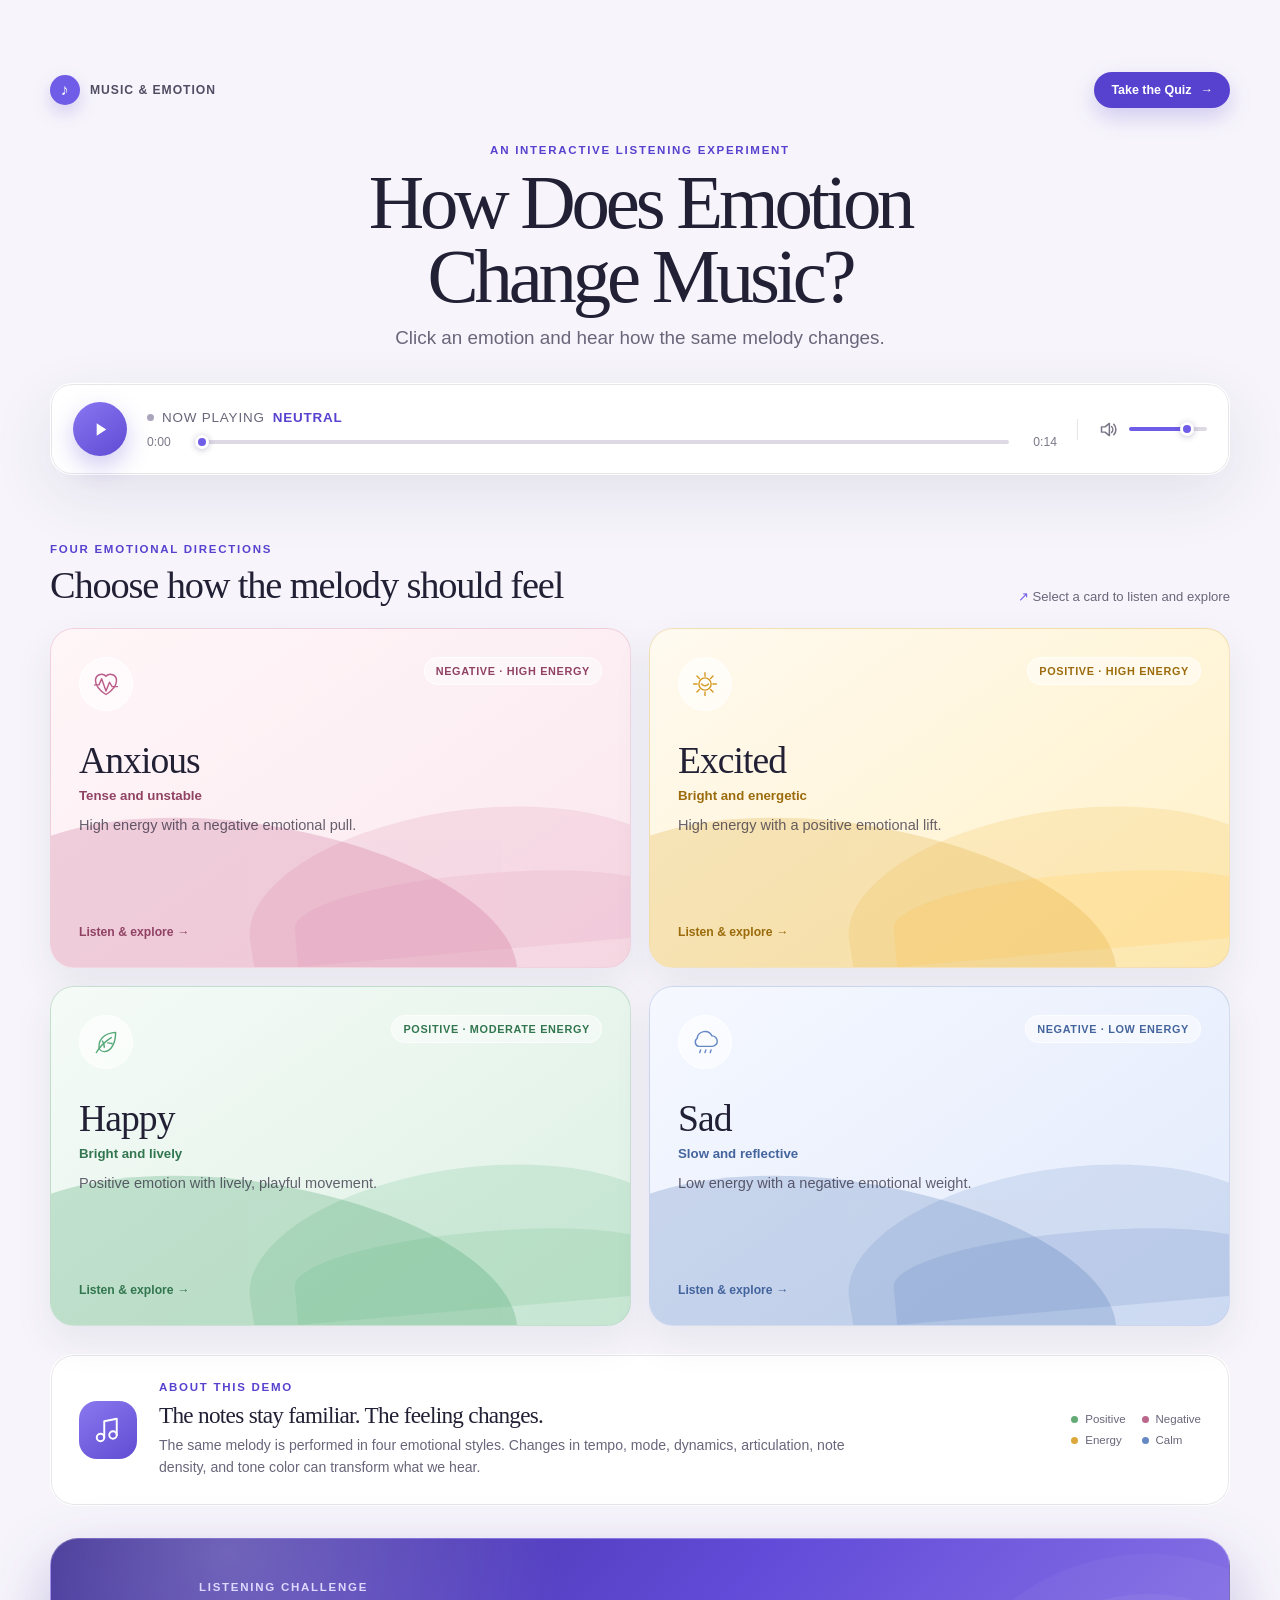
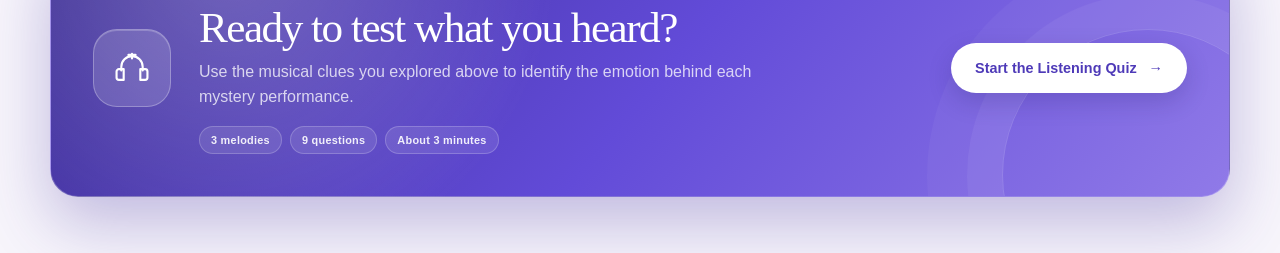
==== index.html @ dd3102aa "Upload src code for emotion-web" ====
<!doctype html>
<html lang="en">
  <head>
    <meta charset="UTF-8" />
    <meta name="viewport" content="width=device-width, initial-scale=1.0" />
    <meta name="robots" content="noindex, nofollow" />
    <title>How Does Emotion Change Music?</title>
    <link rel="stylesheet" href="./styles.css" />
  </head>
  <body>
    <main class="page-shell">
      <nav class="main-nav" aria-label="Main navigation">
        <a class="site-mark" href="#top" aria-label="Music and emotion home">
          <span aria-hidden="true">♪</span>
          Music &amp; Emotion
        </a>
        <a class="top-quiz-link" href="./quiz.html">
          Take the Quiz
          <span aria-hidden="true">→</span>
        </a>
      </nav>

      <header class="hero" id="top">
        <p class="eyebrow">An interactive listening experiment</p>
        <h1>How Does Emotion<br class="title-break" /> Change Music?</h1>
        <p class="subtitle">Click an emotion and hear how the same melody changes.</p>
      </header>

      <section class="player-panel" aria-label="Audio player">
        <button class="play-button" id="playButton" type="button" aria-label="Play Neutral">
          <svg class="play-icon" viewBox="0 0 24 24" aria-hidden="true">
            <path d="M8 5.6v12.8L18 12 8 5.6Z" />
          </svg>
          <svg class="pause-icon" viewBox="0 0 24 24" aria-hidden="true">
            <path d="M7 5h4v14H7zM13 5h4v14h-4z" />
          </svg>
        </button>

        <div class="player-main">
          <div class="now-playing">
            <span class="status-dot" aria-hidden="true"></span>
            <span>Now playing</span>
            <strong id="currentEmotion">Neutral</strong>
          </div>
          <div class="timeline-row">
            <span class="time" id="currentTime">0:00</span>
            <input
              class="range timeline"
              id="timeline"
              type="range"
              min="0"
              max="1000"
              value="0"
              aria-label="Playback position"
            />
            <span class="time" id="duration">0:00</span>
          </div>
        </div>

        <div class="volume-control">
          <svg viewBox="0 0 24 24" aria-hidden="true">
            <path d="M4 9v6h4l5 4V5L8 9H4Zm11.5-.5a5 5 0 0 1 0 7M18 6a8.5 8.5 0 0 1 0 12" />
          </svg>
          <input
            class="range volume"
            id="volume"
            type="range"
            min="0"
            max="1"
            step="0.01"
            value="0.8"
            aria-label="Volume"
          />
        </div>
        <audio id="audio" preload="metadata" src="./data/Audio/Neutral.wav"></audio>
      </section>

      <section class="emotion-section" aria-labelledby="emotionHeading">
        <div class="section-heading">
          <div>
            <p class="section-kicker">Four emotional directions</p>
            <h2 id="emotionHeading">Choose how the melody should feel</h2>
          </div>
          <p class="section-hint"><span aria-hidden="true">↗</span> Select a card to listen and explore</p>
        </div>
        <div class="emotion-grid" id="emotionGrid">
          <button class="emotion-card anxious" type="button" data-emotion="anxious" data-name="Anxious" data-audio="./data/Audio/Anxious.wav">
            <span class="card-inner">
              <span class="card-face card-front">
                <span class="card-topline">
                  <span class="emotion-icon"><svg viewBox="0 0 32 32"><path d="M3 17h5l3-7 5 14 4-10 3 5h6"/><path d="M16 28C8 23 4 18 4 12a7 7 0 0 1 12-5 7 7 0 0 1 12 5c0 6-4 11-12 16Z"/></svg></span>
                  <span class="quadrant-label">Negative · High energy</span>
                </span>
                <span class="front-copy">
                  <span class="emotion-name">Anxious</span>
                  <span class="emotion-direction">Tense and unstable</span>
                  <span class="emotion-summary">High energy with a negative emotional pull.</span>
                </span>
                <span class="explore-label">Listen &amp; explore →</span>
                <span class="landscape"><span class="landscape-line"></span></span>
              </span>
              <span class="card-face card-back">
                <span class="back-intro">
                  <span>
                    <span class="playing-pill">Selected</span>
                    <span class="emotion-name">Anxious</span>
                    <span class="emotion-direction">Tense and unstable</span>
                  </span>
                  <span>
                    <span class="back-title">What changed?</span>
                    <span class="change-list">
                      <span>Faster pulse</span><span>Minor mode</span><span>Irregular rhythm</span><span>Sharper accents</span>
                    </span>
                  </span>
                </span>
                <span class="back-explanation">
                  <span class="back-title">Why it sounds this way</span>
                  <p>Anxiety carries energy without ease. A quicker pulse, darker mode, compressed rhythm, and sharper attacks can make the melody feel urgent and unsettled.</p>
                </span>
                <span class="music-dna">
                  <span class="back-title">Music DNA</span>
                  <span class="dna-note">Illustrative profile</span>
                  <span class="dna-list">
                    <span class="dna-row"><span class="dna-label">Tempo</span><span class="stars">★★★☆☆</span></span>
                    <span class="dna-row"><span class="dna-label">Brightness</span><span class="stars">★★☆☆☆</span></span>
                    <span class="dna-row"><span class="dna-label">Note density</span><span class="stars">★★★☆☆</span></span>
                    <span class="dna-row"><span class="dna-label">Dynamics</span><span class="stars">★★★★☆</span></span>
                    <span class="dna-row"><span class="dna-label">Stability</span><span class="stars">★★★☆☆</span></span>
                  </span>
                </span>
              </span>
            </span>
          </button>

          <button class="emotion-card excited" type="button" data-emotion="excited" data-name="Excited" data-audio="./data/Audio/Excited.wav">
            <span class="card-inner">
              <span class="card-face card-front">
                <span class="card-topline"><span class="emotion-icon"><svg viewBox="0 0 32 32"><path d="M16 3v4M16 25v4M3 16h4M25 16h4M6.8 6.8l2.8 2.8M22.4 22.4l2.8 2.8M25.2 6.8l-2.8 2.8M9.6 22.4l-2.8 2.8"/><circle cx="16" cy="16" r="7"/><path d="M12 16c1.2 1.3 2.5 2 4 2s2.8-.7 4-2"/></svg></span><span class="quadrant-label">Positive · High energy</span></span>
                <span class="front-copy"><span class="emotion-name">Excited</span><span class="emotion-direction">Bright and energetic</span><span class="emotion-summary">High energy with a positive emotional lift.</span></span>
                <span class="explore-label">Listen &amp; explore →</span>
                <span class="landscape"><span class="landscape-line"></span></span>
              </span>
              <span class="card-face card-back">
                <span class="back-intro">
                  <span><span class="playing-pill">Selected</span><span class="emotion-name">Excited</span><span class="emotion-direction">Bright and energetic</span></span>
                  <span><span class="back-title">What changed?</span><span class="change-list"><span>Faster tempo</span><span>Major mode</span><span>Brighter tone</span><span>More motion</span></span></span>
                </span>
                <span class="back-explanation"><span class="back-title">Why it sounds this way</span><p>Excitement feels active and forward-moving. Faster tempo, bright tone, strong rhythm, and denser notes give the melody momentum and an uplifting sense of motion.</p></span>
                <span class="music-dna"><span class="back-title">Music DNA</span><span class="dna-note">Illustrative profile</span><span class="dna-list">
                  <span class="dna-row"><span class="dna-label">Tempo</span><span class="stars">★★★★☆</span></span>
                  <span class="dna-row"><span class="dna-label">Brightness</span><span class="stars">★★★★★</span></span>
                  <span class="dna-row"><span class="dna-label">Note density</span><span class="stars">★★★★☆</span></span>
                  <span class="dna-row"><span class="dna-label">Dynamics</span><span class="stars">★★★★★</span></span>
                  <span class="dna-row"><span class="dna-label">Stability</span><span class="stars">★★★★☆</span></span>
                </span></span>
              </span>
            </span>
          </button>

          <button class="emotion-card happy" type="button" data-emotion="happy" data-name="Happy" data-audio="./data/Audio/Happy.wav">
            <span class="card-inner">
              <span class="card-face card-front">
                <span class="card-topline"><span class="emotion-icon"><svg viewBox="0 0 32 32"><path d="M27 5C15 6 8 12 8 21c0 4 3 6 6 6 8 0 13-10 13-22Z"/><path d="M5 28c4-7 9-12 17-17M14 22c0-3-.5-5-2-7M18 17c2 0 4 .5 5 1"/></svg></span><span class="quadrant-label">Positive · Moderate energy</span></span>
                <span class="front-copy"><span class="emotion-name">Happy</span><span class="emotion-direction">Bright and lively</span><span class="emotion-summary">Positive emotion with lively, playful movement.</span></span>
                <span class="explore-label">Listen &amp; explore →</span>
                <span class="landscape"><span class="landscape-line"></span></span>
              </span>
              <span class="card-face card-back">
                <span class="back-intro">
                  <span><span class="playing-pill">Selected</span><span class="emotion-name">Happy</span><span class="emotion-direction">Bright and lively</span></span>
                  <span><span class="back-title">What changed?</span><span class="change-list"><span>Slightly faster tempo</span><span>Brighter tone</span><span>More staccato</span><span>Lively movement</span></span></span>
                </span>
                <span class="back-explanation"><span class="back-title">Why it sounds this way</span><p>Happiness feels bright, playful, and forward-moving. A slightly faster tempo, lively tone, and more staccato notes give the melody a light sense of bounce.</p></span>
                <span class="music-dna"><span class="back-title">Music DNA</span><span class="dna-note">Illustrative profile</span><span class="dna-list">
                  <span class="dna-row"><span class="dna-label">Tempo</span><span class="stars">★★★★★</span></span>
                  <span class="dna-row"><span class="dna-label">Brightness</span><span class="stars">★★★★★</span></span>
                  <span class="dna-row"><span class="dna-label">Note density</span><span class="stars">★★★★☆</span></span>
                  <span class="dna-row"><span class="dna-label">Dynamics</span><span class="stars">★★★☆☆</span></span>
                  <span class="dna-row"><span class="dna-label">Stability</span><span class="stars">★★★★☆</span></span>
                </span></span>
              </span>
            </span>
          </button>

          <button class="emotion-card sad" type="button" data-emotion="sad" data-name="Sad" data-audio="./data/Audio/Sad.wav">
            <span class="card-inner">
              <span class="card-face card-front">
                <span class="card-topline"><span class="emotion-icon"><svg viewBox="0 0 32 32"><path d="M9 21h15a6 6 0 0 0 0-12 9 9 0 0 0-17 3 5 5 0 0 0 2 9Z"/><path d="M11 25l-1 3M17 25l-1 3M23 25l-1 3"/></svg></span><span class="quadrant-label">Negative · Low energy</span></span>
                <span class="front-copy"><span class="emotion-name">Sad</span><span class="emotion-direction">Slow and reflective</span><span class="emotion-summary">Low energy with a negative emotional weight.</span></span>
                <span class="explore-label">Listen &amp; explore →</span>
                <span class="landscape"><span class="landscape-line"></span></span>
              </span>
              <span class="card-face card-back">
                <span class="back-intro">
                  <span><span class="playing-pill">Selected</span><span class="emotion-name">Sad</span><span class="emotion-direction">Slow and reflective</span></span>
                  <span><span class="back-title">What changed?</span><span class="change-list"><span>Slower tempo</span><span>Minor mode</span><span>Fewer notes</span><span>Darker tone</span></span></span>
                </span>
                <span class="back-explanation"><span class="back-title">Why it sounds this way</span><p>Sadness often lowers the energy of a performance. Slower tempo, sustained notes, softer dynamics, and darker tone create more space for the melody to feel reflective.</p></span>
                <span class="music-dna"><span class="back-title">Music DNA</span><span class="dna-note">Illustrative profile</span><span class="dna-list">
                  <span class="dna-row"><span class="dna-label">Tempo</span><span class="stars">★☆☆☆☆</span></span>
                  <span class="dna-row"><span class="dna-label">Brightness</span><span class="stars">★☆☆☆☆</span></span>
                  <span class="dna-row"><span class="dna-label">Note density</span><span class="stars">★★☆☆☆</span></span>
                  <span class="dna-row"><span class="dna-label">Dynamics</span><span class="stars">★★☆☆☆</span></span>
                  <span class="dna-row"><span class="dna-label">Stability</span><span class="stars">★★★★☆</span></span>
                </span></span>
              </span>
            </span>
          </button>
        </div>
      </section>

      <section class="about-panel" aria-labelledby="aboutHeading">
        <div class="about-icon" aria-hidden="true">
          <svg viewBox="0 0 24 24">
            <path d="M9 18V5l10-2v13" />
            <circle cx="6" cy="18" r="3" />
            <circle cx="16" cy="16" r="3" />
          </svg>
        </div>
        <div>
          <p class="section-kicker">About this demo</p>
          <h2 id="aboutHeading">The notes stay familiar. The feeling changes.</h2>
          <p>
            The same melody is performed in four emotional styles. Changes in tempo, mode,
            dynamics, articulation, note density, and tone color can transform what we hear.
          </p>
        </div>
        <div class="axis-key" aria-label="Emotion model key">
          <span><i class="axis-dot positive"></i> Positive</span>
          <span><i class="axis-dot negative"></i> Negative</span>
          <span><i class="axis-dot energy"></i> Energy</span>
          <span><i class="axis-dot calm"></i> Calm</span>
        </div>
      </section>

      <section class="quiz-invite" aria-labelledby="quizInviteHeading">
        <div class="quiz-invite-icon" aria-hidden="true">
          <svg viewBox="0 0 32 32">
            <path d="M7 18v-3a9 9 0 0 1 18 0v3" />
            <path d="M7 17H5a2 2 0 0 0-2 2v5a2 2 0 0 0 2 2h4v-9H7ZM25 17h2a2 2 0 0 1 2 2v5a2 2 0 0 1-2 2h-4v-9h2Z" />
            <path d="M16 8V4M13 5h6" />
          </svg>
        </div>
        <div class="quiz-invite-copy">
          <p class="section-kicker">Listening challenge</p>
          <h2 id="quizInviteHeading">Ready to test what you heard?</h2>
          <p>Use the musical clues you explored above to identify the emotion behind each mystery performance.</p>
          <div class="quiz-meta" aria-label="Quiz details">
            <span>3 melodies</span>
            <span>9 questions</span>
            <span>About 3 minutes</span>
          </div>
        </div>
        <a class="quiz-link" href="./quiz.html">
          Start the Listening Quiz
          <span aria-hidden="true">→</span>
        </a>
      </section>
    </main>

    <script src="./app.js"></script>
  </body>
</html>
---- styles.css ----
:root {
  color-scheme: light;
  --ink: #222035;
  --muted: #69667a;
  --paper: #fbfaf7;
  --violet: #6f5ce7;
  --violet-dark: #5742cf;
  --line: rgba(49, 42, 82, 0.12);
  --shadow: 0 20px 60px rgba(53, 45, 86, 0.1);
}

* {
  box-sizing: border-box;
}

html {
  scroll-behavior: smooth;
}

body {
  margin: 0;
  min-width: 320px;
  min-height: 100vh;
  overflow-x: hidden;
  color: var(--ink);
  background: #f7f5fb;
  font-family: Arial, sans-serif;
}

button,
input {
  font: inherit;
}

button {
  color: inherit;
}

.page-shell {
  width: min(1180px, calc(100% - 40px));
  margin: 0 auto;
  padding: 72px 0 56px;
}

.main-nav {
  display: flex;
  align-items: center;
  justify-content: space-between;
  margin-bottom: 36px;
}

.site-mark,
.top-quiz-link {
  text-decoration: none;
}

.site-mark {
  display: inline-flex;
  gap: 10px;
  align-items: center;
  color: #514d63;
  font-size: 0.76rem;
  font-weight: 800;
  letter-spacing: 0.08em;
  text-transform: uppercase;
}

.site-mark span {
  display: grid;
  width: 30px;
  height: 30px;
  place-items: center;
  border-radius: 50%;
  color: white;
  background: var(--violet);
  font-size: 1rem;
  box-shadow: 0 8px 18px rgba(87, 66, 207, 0.22);
}

.top-quiz-link {
  display: inline-flex;
  gap: 9px;
  align-items: center;
  padding: 11px 17px;
  border-radius: 999px;
  color: white;
  background: var(--violet-dark);
  box-shadow: 0 9px 22px rgba(87, 66, 207, 0.24);
  font-size: 0.78rem;
  font-weight: 800;
  transition: transform 180ms ease, box-shadow 180ms ease;
}

.top-quiz-link span,
.quiz-link span {
  transition: transform 180ms ease;
}

.top-quiz-link:hover {
  transform: translateY(-2px);
  box-shadow: 0 13px 27px rgba(87, 66, 207, 0.3);
}

.top-quiz-link:hover span,
.quiz-link:hover span {
  transform: translateX(4px);
}

.top-quiz-link:focus-visible,
.site-mark:focus-visible {
  outline: 3px solid rgba(111, 92, 231, 0.28);
  outline-offset: 4px;
}

.hero {
  max-width: 870px;
  margin: 0 auto 34px;
  text-align: center;
}

.eyebrow,
.section-kicker {
  margin: 0 0 10px;
  color: var(--violet-dark);
  font-size: 0.72rem;
  font-weight: 800;
  letter-spacing: 0.15em;
  text-transform: uppercase;
}

h1,
h2,
p {
  margin-top: 0;
}

h1,
h2,
.emotion-name {
  font-family: Georgia, "Times New Roman", serif;
}

h1 {
  margin-bottom: 14px;
  font-size: clamp(2.75rem, 6vw, 5.55rem);
  font-weight: 500;
  letter-spacing: -0.055em;
  line-height: 0.96;
}

.subtitle {
  margin-bottom: 0;
  color: var(--muted);
  font-size: clamp(1rem, 2vw, 1.18rem);
}

.player-panel {
  display: grid;
  grid-template-columns: auto minmax(0, 1fr) auto;
  gap: 20px;
  align-items: center;
  margin-bottom: 68px;
  padding: 18px 22px;
  border: 1px solid rgba(255, 255, 255, 0.85);
  border-radius: 22px;
  background: white;
  box-shadow: var(--shadow), inset 0 0 0 1px var(--line);
}

.play-button {
  display: grid;
  width: 54px;
  height: 54px;
  padding: 0;
  place-items: center;
  border: 0;
  border-radius: 50%;
  color: white;
  background: linear-gradient(145deg, #8876f1, #5f4bd3);
  box-shadow: 0 10px 24px rgba(99, 79, 213, 0.3);
  cursor: pointer;
  transition: transform 180ms ease, box-shadow 180ms ease;
}

.play-button:hover {
  transform: translateY(-2px);
  box-shadow: 0 13px 28px rgba(99, 79, 213, 0.36);
}

.play-button:focus-visible,
.emotion-card:focus-visible {
  outline: 3px solid rgba(111, 92, 231, 0.28);
  outline-offset: 4px;
}

.play-button svg {
  width: 23px;
  height: 23px;
  fill: currentColor;
}

.play-button .pause-icon,
.play-button.is-playing .play-icon {
  display: none;
}

.play-button.is-playing .pause-icon {
  display: block;
}

.player-main {
  min-width: 0;
}

.now-playing {
  display: flex;
  gap: 8px;
  align-items: center;
  margin-bottom: 10px;
  color: var(--muted);
  font-size: 0.84rem;
  text-transform: uppercase;
  letter-spacing: 0.06em;
}

.now-playing strong {
  overflow: hidden;
  color: var(--violet-dark);
  text-overflow: ellipsis;
  white-space: nowrap;
}

.status-dot {
  width: 7px;
  height: 7px;
  border-radius: 50%;
  background: #aaa4bd;
  transition: background 180ms ease, box-shadow 180ms ease;
}

.player-panel.is-playing .status-dot {
  background: #725ee2;
  box-shadow: 0 0 0 5px rgba(114, 94, 226, 0.11);
}

.timeline-row {
  display: grid;
  grid-template-columns: 38px minmax(80px, 1fr) 38px;
  gap: 10px;
  align-items: center;
}

.time {
  color: #7b7888;
  font-size: 0.76rem;
  font-variant-numeric: tabular-nums;
}

.time:last-child {
  text-align: right;
}

.range {
  --range-progress: 0%;
  width: 100%;
  height: 4px;
  margin: 0;
  appearance: none;
  border-radius: 999px;
  background: linear-gradient(to right, var(--violet) var(--range-progress), #ddd9e5 var(--range-progress));
  cursor: pointer;
}

.range::-webkit-slider-thumb {
  width: 14px;
  height: 14px;
  appearance: none;
  border: 3px solid white;
  border-radius: 50%;
  background: var(--violet);
  box-shadow: 0 1px 6px rgba(52, 42, 100, 0.3);
}

.volume-control {
  display: flex;
  gap: 10px;
  align-items: center;
  padding-left: 20px;
  border-left: 1px solid var(--line);
}

.volume-control svg {
  width: 21px;
  height: 21px;
  fill: none;
  stroke: #777285;
  stroke-linecap: round;
  stroke-linejoin: round;
  stroke-width: 1.7;
}

.volume {
  --range-progress: 80%;
  width: 78px;
}

.emotion-section {
  margin-bottom: 28px;
}

.section-heading {
  display: flex;
  gap: 30px;
  align-items: flex-end;
  justify-content: space-between;
  margin-bottom: 22px;
}

.section-heading h2,
.about-panel h2 {
  margin-bottom: 0;
  font-size: clamp(1.65rem, 3vw, 2.45rem);
  font-weight: 500;
  letter-spacing: -0.03em;
  line-height: 1.05;
}

.section-hint {
  margin-bottom: 2px;
  color: var(--muted);
  font-size: 0.82rem;
  white-space: nowrap;
}

.section-hint span {
  color: var(--violet);
}

.emotion-grid {
  display: grid;
  grid-template-columns: repeat(2, minmax(0, 1fr));
  gap: 18px;
}

.emotion-card {
  position: relative;
  min-height: 340px;
  padding: 0;
  border: 0;
  border-radius: 24px;
  background: transparent;
  perspective: 1400px;
  cursor: pointer;
  text-align: left;
}

.card-inner {
  position: absolute;
  inset: 0;
  border-radius: inherit;
  transform-style: preserve-3d;
  transition: transform 700ms cubic-bezier(0.2, 0.72, 0.2, 1);
}

.emotion-card.is-flipped .card-inner {
  transform: rotateY(180deg);
}

.card-face {
  position: absolute;
  inset: 0;
  overflow: hidden;
  padding: 28px;
  border: 1px solid var(--card-line);
  border-radius: inherit;
  background: var(--card-bg);
  box-shadow: 0 16px 38px rgba(54, 47, 72, 0.08);
  backface-visibility: hidden;
  -webkit-backface-visibility: hidden;
}

.card-front {
  display: flex;
  flex-direction: column;
}

.card-back {
  display: grid;
  grid-template-columns: minmax(0, 0.9fr) minmax(0, 1.35fr) minmax(130px, 0.8fr);
  gap: 22px;
  align-items: stretch;
  transform: rotateY(180deg);
}

.emotion-card:hover:not(.is-flipped) .card-inner {
  transform: translateY(-4px);
}

.emotion-card:hover .card-face {
  box-shadow: 0 20px 44px rgba(54, 47, 72, 0.13);
}

.card-topline {
  position: relative;
  z-index: 2;
  display: flex;
  align-items: flex-start;
  justify-content: space-between;
}

.emotion-icon {
  display: grid;
  width: 54px;
  height: 54px;
  place-items: center;
  border-radius: 50%;
  color: var(--card-accent);
  background: rgba(255, 255, 255, 0.58);
  box-shadow: inset 0 0 0 1px rgba(255, 255, 255, 0.62);
  font-size: 1.5rem;
}

.emotion-icon svg {
  width: 28px;
  height: 28px;
  fill: none;
  stroke: currentColor;
  stroke-linecap: round;
  stroke-linejoin: round;
  stroke-width: 1.65;
}

.quadrant-label,
.playing-pill {
  padding: 7px 11px;
  border: 1px solid rgba(255, 255, 255, 0.65);
  border-radius: 999px;
  color: var(--card-accent-dark);
  background: rgba(255, 255, 255, 0.48);
  font-size: 0.68rem;
  font-weight: 800;
  letter-spacing: 0.06em;
  text-transform: uppercase;
}

.playing-pill {
  display: inline-flex;
  gap: 6px;
  align-items: center;
  width: fit-content;
  color: white;
  background: var(--card-accent);
}

.playing-pill::before {
  width: 5px;
  height: 5px;
  border-radius: 50%;
  background: currentColor;
  content: "";
}

.front-copy {
  position: relative;
  z-index: 2;
  width: 70%;
  margin-top: 28px;
}

.emotion-name {
  display: block;
  margin-bottom: 6px;
  font-size: clamp(1.75rem, 3vw, 2.35rem);
  font-weight: 500;
  letter-spacing: -0.025em;
}

.emotion-direction {
  display: block;
  margin-bottom: 12px;
  color: var(--card-accent-dark);
  font-size: 0.83rem;
  font-weight: 800;
}

.emotion-summary {
  display: block;
  margin-bottom: 0;
  color: rgba(38, 33, 52, 0.7);
  font-size: 0.91rem;
  line-height: 1.5;
}

.explore-label {
  position: relative;
  z-index: 3;
  display: flex;
  gap: 6px;
  align-items: center;
  width: fit-content;
  margin-top: auto;
  color: var(--card-accent-dark);
  font-size: 0.76rem;
  font-weight: 800;
}

.landscape {
  position: absolute;
  inset: auto 0 0;
  height: 54%;
  opacity: 0.98;
  pointer-events: none;
}

.landscape::before,
.landscape::after {
  position: absolute;
  right: -10%;
  bottom: -24%;
  width: 76%;
  height: 110%;
  border-radius: 48% 52% 0 0;
  background: var(--hill-far);
  transform: rotate(-9deg);
  content: "";
}

.landscape::after {
  right: auto;
  bottom: -46%;
  left: -12%;
  width: 93%;
  height: 124%;
  background: var(--hill-near);
  transform: rotate(8deg);
}

.landscape-line {
  position: absolute;
  right: -6%;
  bottom: 9%;
  width: 64%;
  height: 42%;
  border-radius: 50% 48% 0 0;
  background: var(--hill-line);
  transform: rotate(-5deg);
}

.anxious {
  --card-bg: linear-gradient(145deg, #fff6f8 0%, #fae8ef 100%);
  --card-line: rgba(188, 92, 128, 0.2);
  --card-accent: #bb5d89;
  --card-accent-dark: #904263;
  --hill-far: rgba(222, 151, 177, 0.22);
  --hill-near: rgba(203, 105, 143, 0.27);
  --hill-line: rgba(236, 185, 204, 0.38);
}

.excited {
  --card-bg: linear-gradient(145deg, #fffaf0 0%, #fff1c7 100%);
  --card-line: rgba(195, 143, 40, 0.22);
  --card-accent: #d59a26;
  --card-accent-dark: #9b6b0c;
  --hill-far: rgba(239, 194, 91, 0.23);
  --hill-near: rgba(220, 165, 45, 0.25);
  --hill-line: rgba(255, 218, 133, 0.45);
}

.happy {
  --card-bg: linear-gradient(145deg, #f5fbf7 0%, #ddf0e4 100%);
  --card-line: rgba(65, 143, 96, 0.22);
  --card-accent: #55a878;
  --card-accent-dark: #32764f;
  --hill-far: rgba(116, 190, 145, 0.22);
  --hill-near: rgba(69, 160, 104, 0.27);
  --hill-line: rgba(162, 213, 181, 0.44);
}

.sad {
  --card-bg: linear-gradient(145deg, #f5f8ff 0%, #e2eafb 100%);
  --card-line: rgba(74, 112, 176, 0.2);
  --card-accent: #6588c5;
  --card-accent-dark: #44649d;
  --hill-far: rgba(124, 153, 205, 0.22);
  --hill-near: rgba(78, 116, 180, 0.25);
  --hill-line: rgba(160, 181, 220, 0.43);
}

.back-intro,
.back-explanation,
.music-dna {
  min-width: 0;
}

.back-intro {
  display: flex;
  flex-direction: column;
  justify-content: space-between;
}

.back-intro .emotion-name {
  margin: 14px 0 3px;
  font-size: 1.75rem;
}

.back-title {
  display: flex;
  gap: 8px;
  align-items: center;
  margin: 2px 0 14px;
  font-size: 0.74rem;
  font-weight: 850;
  letter-spacing: 0.08em;
  text-transform: uppercase;
}

.back-title svg {
  width: 18px;
  height: 18px;
  fill: none;
  stroke: var(--card-accent-dark);
  stroke-linecap: round;
  stroke-linejoin: round;
  stroke-width: 1.6;
}

.change-list {
  display: grid;
  gap: 8px;
  margin: 0;
  padding: 0;
  list-style: none;
}

.change-list > span {
  display: flex;
  gap: 8px;
  align-items: flex-start;
  color: rgba(38, 33, 52, 0.75);
  font-size: 0.78rem;
  line-height: 1.35;
}

.change-list > span::before {
  width: 5px;
  height: 5px;
  flex: 0 0 auto;
  margin-top: 5px;
  border-radius: 50%;
  background: var(--card-accent);
  content: "";
}

.back-explanation {
  padding: 0 22px;
  border-right: 1px solid rgba(72, 62, 90, 0.12);
  border-left: 1px solid rgba(72, 62, 90, 0.12);
}

.back-explanation p {
  margin: 0;
  color: rgba(38, 33, 52, 0.73);
  font-size: 0.8rem;
  line-height: 1.48;
}

.music-dna {
  display: flex;
  flex-direction: column;
}

.dna-note {
  margin: -7px 0 12px;
  color: rgba(38, 33, 52, 0.5);
  font-size: 0.65rem;
}

.dna-list {
  display: grid;
  gap: 9px;
}

.dna-row {
  display: grid;
  grid-template-columns: minmax(62px, 1fr) auto;
  gap: 8px;
  align-items: center;
}

.dna-label {
  color: rgba(38, 33, 52, 0.72);
  font-size: 0.68rem;
}

.stars {
  display: flex;
  gap: 2px;
  color: var(--card-accent);
  font-size: 0.73rem;
  letter-spacing: -0.08em;
}

.about-panel {
  display: grid;
  grid-template-columns: auto minmax(0, 1fr) auto;
  gap: 22px;
  align-items: center;
  padding: 26px 28px;
  border: 1px solid rgba(255, 255, 255, 0.82);
  border-radius: 24px;
  background: white;
  box-shadow: inset 0 0 0 1px var(--line);
}

.about-icon {
  display: grid;
  width: 58px;
  height: 58px;
  place-items: center;
  border-radius: 18px;
  color: white;
  background: linear-gradient(145deg, #8a78ef, #604cd2);
}

.about-icon svg {
  width: 30px;
  height: 30px;
  fill: none;
  stroke: currentColor;
  stroke-linecap: round;
  stroke-linejoin: round;
  stroke-width: 1.55;
}

.about-panel h2 {
  margin-bottom: 8px;
  font-size: 1.45rem;
}

.about-panel p:not(.section-kicker) {
  max-width: 720px;
  margin-bottom: 0;
  color: var(--muted);
  font-size: 0.88rem;
  line-height: 1.55;
}

.axis-key {
  display: grid;
  grid-template-columns: repeat(2, auto);
  gap: 9px 16px;
  color: var(--muted);
  font-size: 0.72rem;
}

.axis-key span {
  display: flex;
  gap: 7px;
  align-items: center;
  white-space: nowrap;
}

.axis-dot {
  width: 7px;
  height: 7px;
  border-radius: 50%;
}

.axis-dot.positive { background: #64aa75; }
.axis-dot.negative { background: #bb668b; }
.axis-dot.energy { background: #dda83a; }
.axis-dot.calm { background: #6689c3; }

.quiz-invite {
  position: relative;
  display: grid;
  grid-template-columns: auto minmax(0, 1fr) auto;
  gap: 28px;
  align-items: center;
  overflow: hidden;
  margin-top: 32px;
  padding: 42px;
  border: 1px solid rgba(255, 255, 255, 0.24);
  border-radius: 28px;
  color: white;
  background:
    radial-gradient(circle at 15% 5%, rgba(255, 255, 255, 0.24), transparent 32%),
    linear-gradient(130deg, #392a91 0%, #624bd8 52%, #907ae8 100%);
  box-shadow: 0 26px 65px rgba(65, 48, 159, 0.3);
}

.quiz-invite::after {
  position: absolute;
  right: -65px;
  bottom: -125px;
  width: 290px;
  height: 290px;
  border: 1px solid rgba(255, 255, 255, 0.17);
  border-radius: 50%;
  box-shadow:
    0 0 0 35px rgba(255, 255, 255, 0.05),
    0 0 0 75px rgba(255, 255, 255, 0.035);
  content: "";
}

.quiz-invite-copy {
  position: relative;
  z-index: 1;
  max-width: 590px;
}

.quiz-invite-icon {
  position: relative;
  z-index: 1;
  display: grid;
  width: 78px;
  height: 78px;
  place-items: center;
  border: 1px solid rgba(255, 255, 255, 0.28);
  border-radius: 24px;
  background: rgba(255, 255, 255, 0.14);
  box-shadow: inset 0 1px 0 rgba(255, 255, 255, 0.2);
}

.quiz-invite-icon svg {
  width: 38px;
  height: 38px;
  fill: none;
  stroke: white;
  stroke-width: 1.8;
  stroke-linecap: round;
  stroke-linejoin: round;
}

.quiz-invite .section-kicker {
  color: #ded8ff;
}

.quiz-invite h2 {
  margin: 0 0 8px;
  font-family: Georgia, "Times New Roman", serif;
  font-size: clamp(1.8rem, 3.4vw, 2.7rem);
  font-weight: 500;
  letter-spacing: -0.035em;
}

.quiz-invite p:not(.section-kicker) {
  margin: 0;
  color: rgba(255, 255, 255, 0.76);
  line-height: 1.55;
}

.quiz-meta {
  display: flex;
  flex-wrap: wrap;
  gap: 8px;
  margin-top: 17px;
}

.quiz-meta span {
  padding: 7px 11px;
  border: 1px solid rgba(255, 255, 255, 0.2);
  border-radius: 999px;
  color: rgba(255, 255, 255, 0.9);
  background: rgba(255, 255, 255, 0.1);
  font-size: 0.68rem;
  font-weight: 750;
  letter-spacing: 0.025em;
}

.quiz-link {
  position: relative;
  z-index: 1;
  display: inline-flex;
  gap: 12px;
  align-items: center;
  flex: 0 0 auto;
  padding: 17px 24px;
  border-radius: 999px;
  color: #4e3ab8;
  background: white;
  box-shadow: 0 9px 25px rgba(37, 25, 101, 0.2);
  font-size: 0.9rem;
  font-weight: 800;
  text-decoration: none;
  transition: transform 180ms ease, box-shadow 180ms ease;
}

.quiz-link:hover {
  transform: translateY(-2px);
  box-shadow: 0 13px 29px rgba(37, 25, 101, 0.28);
}

.quiz-link:focus-visible {
  outline: 3px solid rgba(255, 255, 255, 0.45);
  outline-offset: 4px;
}

@media (max-width: 900px) {
  .page-shell {
    padding-top: 54px;
  }

  .player-panel {
    margin-bottom: 54px;
  }

  .volume-control {
    display: none;
  }

  .emotion-card {
    min-height: 390px;
  }

  .card-back {
    grid-template-columns: 1fr 1fr;
    gap: 18px;
  }

  .back-explanation {
    padding: 0 0 0 18px;
    border-right: 0;
  }

  .music-dna {
    grid-column: 1 / -1;
    padding-top: 15px;
    border-top: 1px solid rgba(72, 62, 90, 0.12);
  }

  .dna-list {
    grid-template-columns: repeat(2, 1fr);
  }

  .about-panel {
    grid-template-columns: auto minmax(0, 1fr);
  }

  .axis-key {
    grid-column: 2;
  }

  .quiz-invite {
    grid-template-columns: auto minmax(0, 1fr);
    align-items: start;
  }

  .quiz-link {
    grid-column: 2;
    justify-self: start;
  }
}

@media (max-width: 680px) {
  .page-shell {
    width: min(100% - 24px, 560px);
    padding: 42px 0 32px;
  }

  .main-nav {
    margin-bottom: 30px;
  }

  .title-break {
    display: none;
  }

  h1 {
    font-size: clamp(2.65rem, 14vw, 4.3rem);
  }

  .hero {
    margin-bottom: 25px;
  }

  .player-panel {
    grid-template-columns: auto minmax(0, 1fr);
    gap: 14px;
    margin-bottom: 46px;
    padding: 15px;
    border-radius: 18px;
  }

  .play-button {
    width: 48px;
    height: 48px;
  }

  .now-playing {
    font-size: 0.72rem;
  }

  .timeline-row {
    grid-template-columns: 32px minmax(60px, 1fr) 32px;
    gap: 7px;
  }

  .section-heading {
    display: block;
  }

  .section-hint {
    margin-top: 12px;
  }

  .emotion-grid {
    grid-template-columns: 1fr;
    gap: 14px;
  }

  .emotion-card {
    min-height: 380px;
  }

  /* Resolved Issue: Mobile browsers can render both sides of a 3D card during rotateY,producing mirrored or overlapping text. Use a two-phase flat reveal on small screens while keeping the desktop flip intact. */
  .card-inner,
  .emotion-card.is-flipped .card-inner,
  .emotion-card:hover:not(.is-flipped) .card-inner {
    transform: none;
    transform-style: flat;
    transition: none;
  }

  .card-face {
    -webkit-backface-visibility: visible;
    backface-visibility: visible;
    transition:
      opacity 220ms ease,
      transform 280ms cubic-bezier(0.2, 0.72, 0.2, 1),
      visibility 0s linear 220ms;
  }

  .card-front {
    visibility: visible;
    opacity: 1;
    transform: scaleX(1);
  }

  .card-back {
    visibility: hidden;
    opacity: 0;
    transform: scaleX(0.96);
  }

  .emotion-card.is-flipped .card-front {
    visibility: hidden;
    opacity: 0;
    transform: scaleX(0.96);
  }

  .emotion-card.is-flipped .card-back {
    visibility: visible;
    opacity: 1;
    transform: scaleX(1);
    transition-delay: 100ms, 100ms, 0s;
  }

  .card-face {
    padding: 23px;
  }

  .card-back {
    grid-template-columns: 1fr 1.25fr;
    gap: 14px;
  }

  .back-explanation {
    padding-left: 14px;
  }

  .back-explanation p,
  .change-list > span {
    font-size: 0.72rem;
  }

  .back-intro .emotion-name {
    font-size: 1.42rem;
  }

  .dna-list {
    grid-template-columns: repeat(2, 1fr);
    gap: 7px 20px;
  }

  .about-panel {
    grid-template-columns: auto minmax(0, 1fr);
    gap: 16px;
    padding: 21px;
  }

  .about-icon {
    width: 50px;
    height: 50px;
  }

  .axis-key {
    grid-column: 1 / -1;
  }

  .quiz-invite {
    display: block;
    padding: 31px 25px;
  }

  .quiz-invite-icon {
    width: 62px;
    height: 62px;
    margin-bottom: 21px;
    border-radius: 19px;
  }

  .quiz-invite-icon svg {
    width: 31px;
    height: 31px;
  }

  .quiz-link {
    display: flex;
    width: 100%;
    margin-top: 22px;
  }
}

@media (max-width: 420px) {
  .site-mark {
    font-size: 0;
  }

  .site-mark span {
    font-size: 1rem;
  }
}

@media (max-width: 420px) {
  .emotion-card.is-flipped {
    min-height: 520px;
  }

  .card-back {
    display: block;
    overflow: hidden;
  }

  .back-intro {
    display: block;
  }

  .back-intro .emotion-name {
    display: inline-block;
    margin-right: 8px;
  }

  .change-list {
    grid-template-columns: repeat(2, 1fr);
    margin-bottom: 15px;
  }

  .back-explanation {
    padding: 14px 0;
    border-top: 1px solid rgba(72, 62, 90, 0.12);
    border-bottom: 1px solid rgba(72, 62, 90, 0.12);
    border-left: 0;
  }

  .music-dna {
    padding-top: 14px;
    border-top: 0;
  }
}
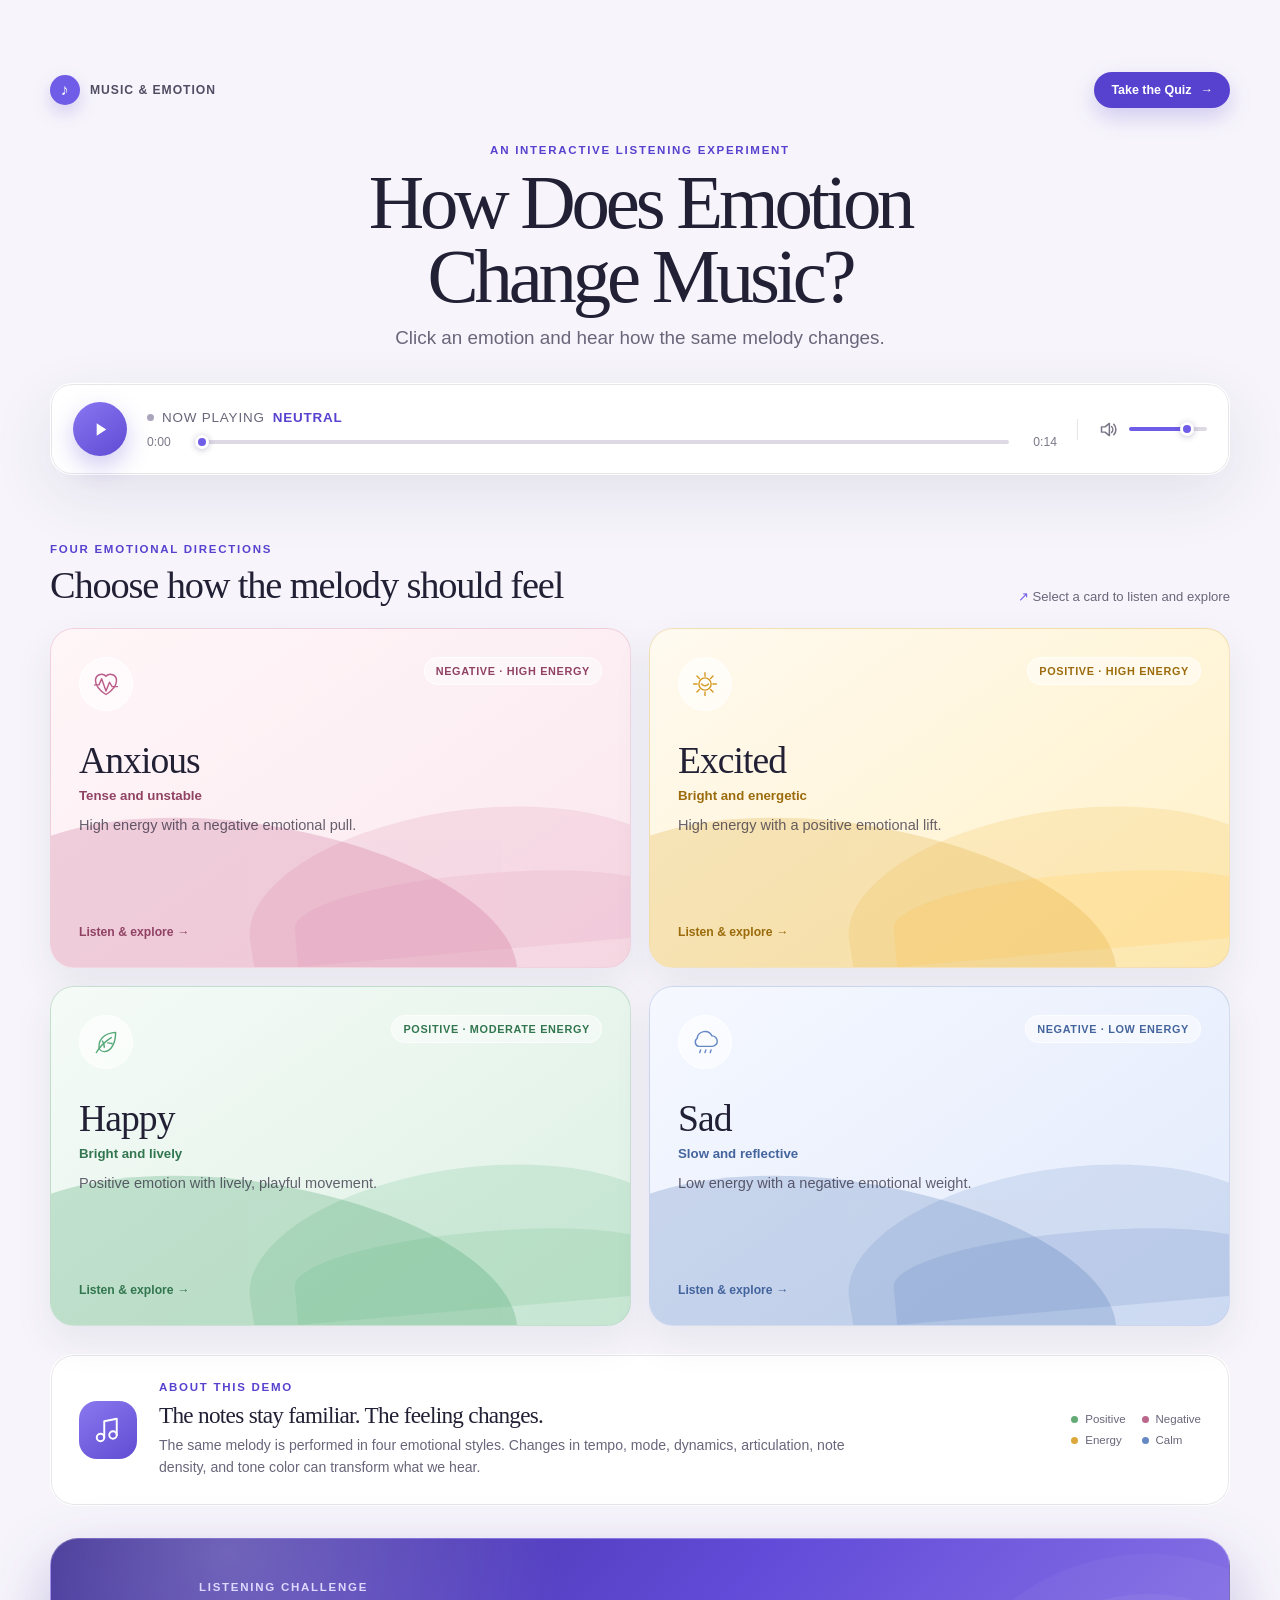
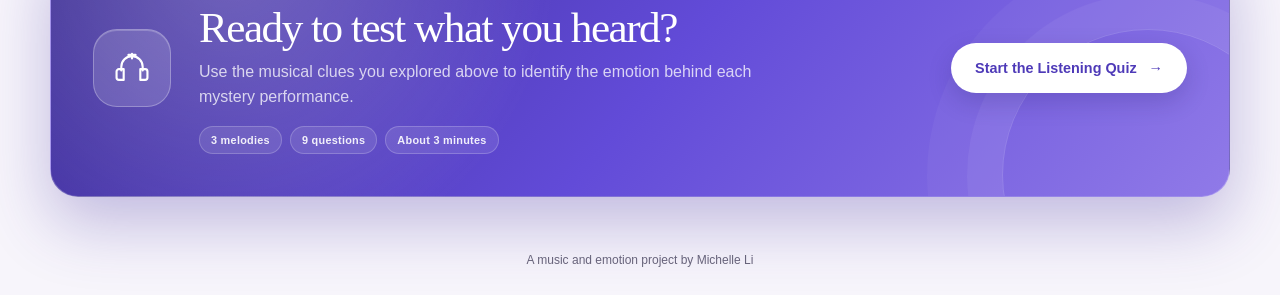
==== commit 3cd660b8: "Updated README and added Author info" ====
--- a/index.html
+++ b/index.html
@@ -258,6 +258,8 @@
       </section>
     </main>
 
+    <footer class="site-footer">A music and emotion project by Michelle Li</footer>
+
     <script src="./app.js"></script>
   </body>
 </html>
--- a/styles.css
+++ b/styles.css
@@ -40,6 +40,13 @@
   width: min(1180px, calc(100% - 40px));
   margin: 0 auto;
   padding: 72px 0 56px;
+}
+
+.site-footer {
+  padding: 0 20px 28px;
+  color: var(--muted);
+  font-size: 0.75rem;
+  text-align: center;
 }
 
 .main-nav {
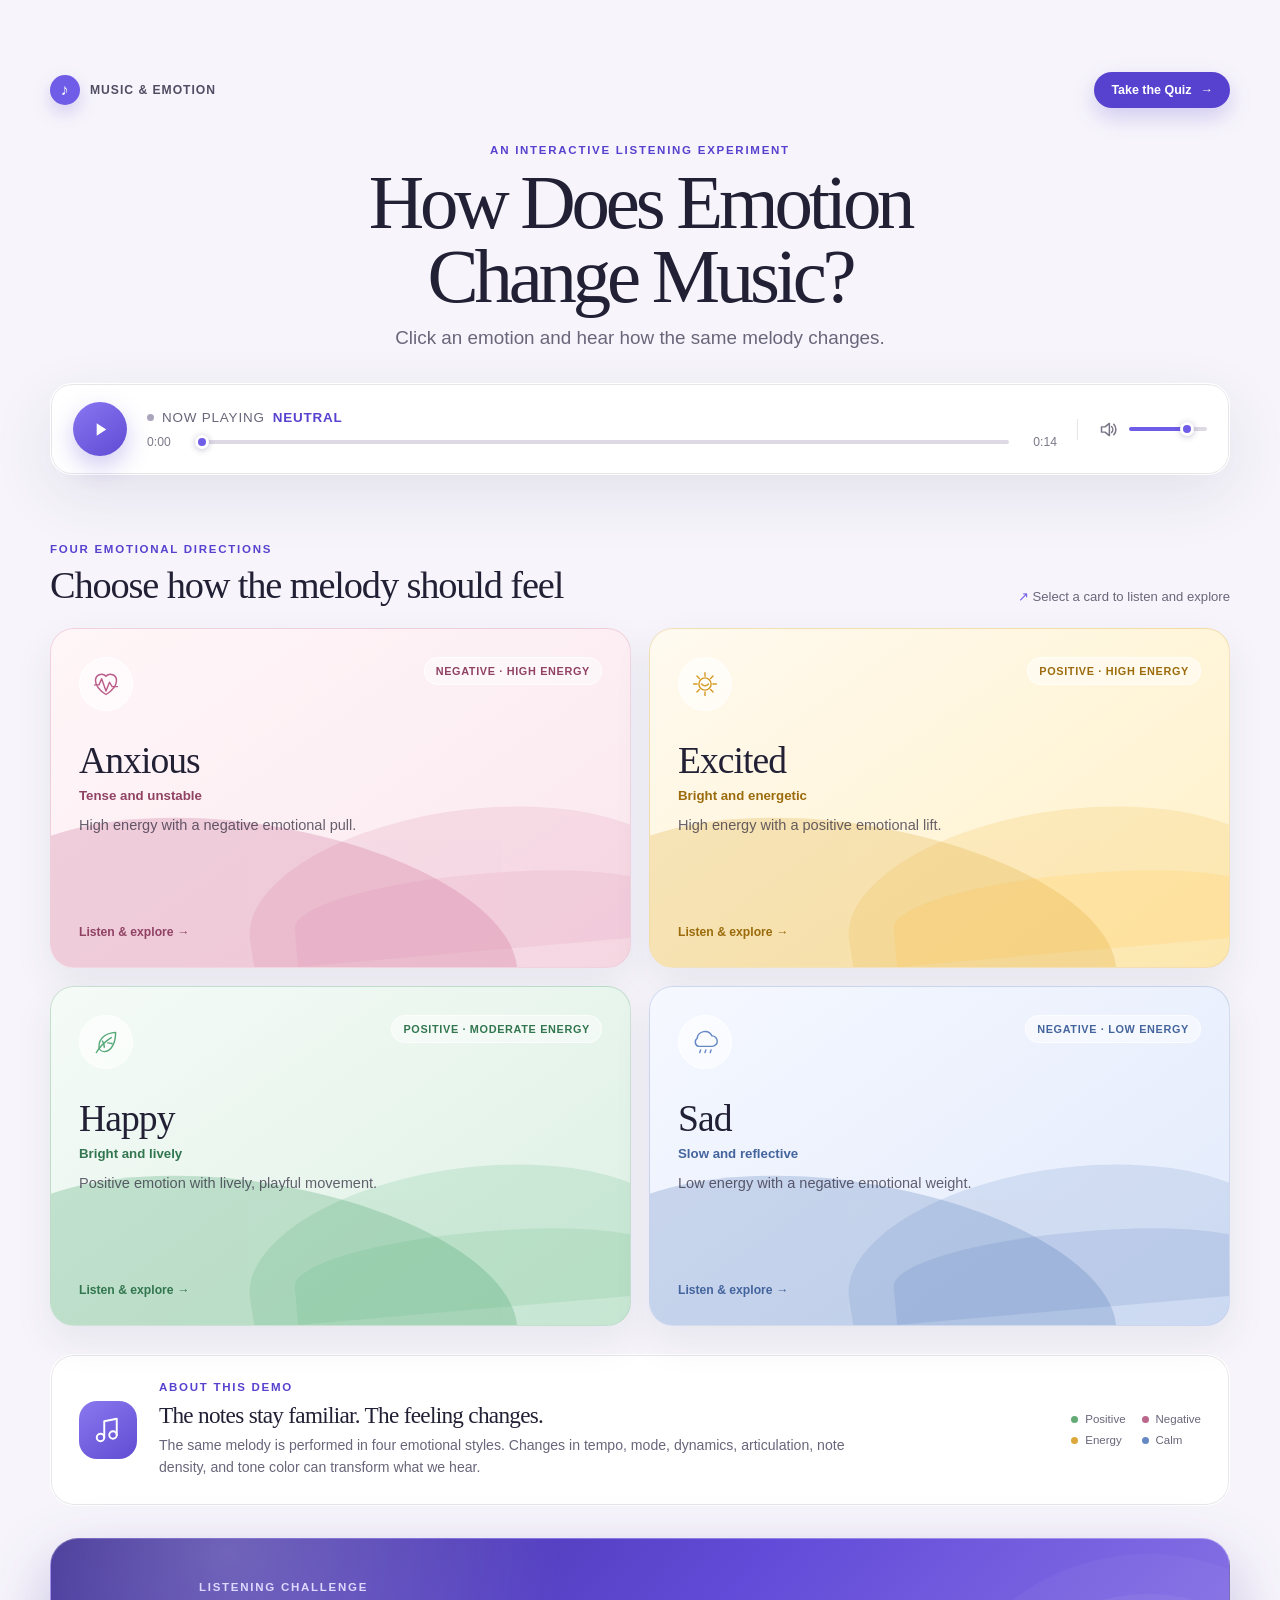
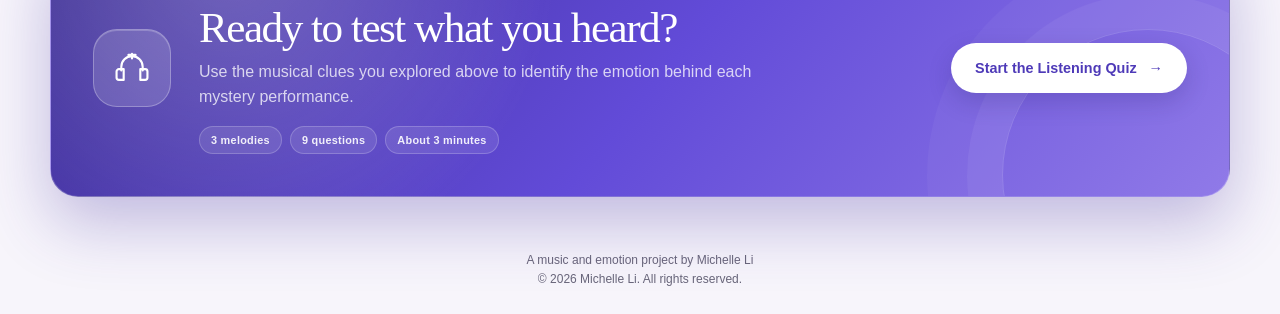
==== commit 279f8857: "Updated copy right info" ====
--- a/index.html
+++ b/index.html
@@ -258,7 +258,10 @@
       </section>
     </main>
 
-    <footer class="site-footer">A music and emotion project by Michelle Li</footer>
+    <footer class="site-footer">
+      <span>A music and emotion project by Michelle Li</span>
+      <span>© 2026 Michelle Li. All rights reserved.</span>
+    </footer>
 
     <script src="./app.js"></script>
   </body>
--- a/styles.css
+++ b/styles.css
@@ -43,6 +43,8 @@
 }
 
 .site-footer {
+  display: grid;
+  gap: 5px;
   padding: 0 20px 28px;
   color: var(--muted);
   font-size: 0.75rem;
